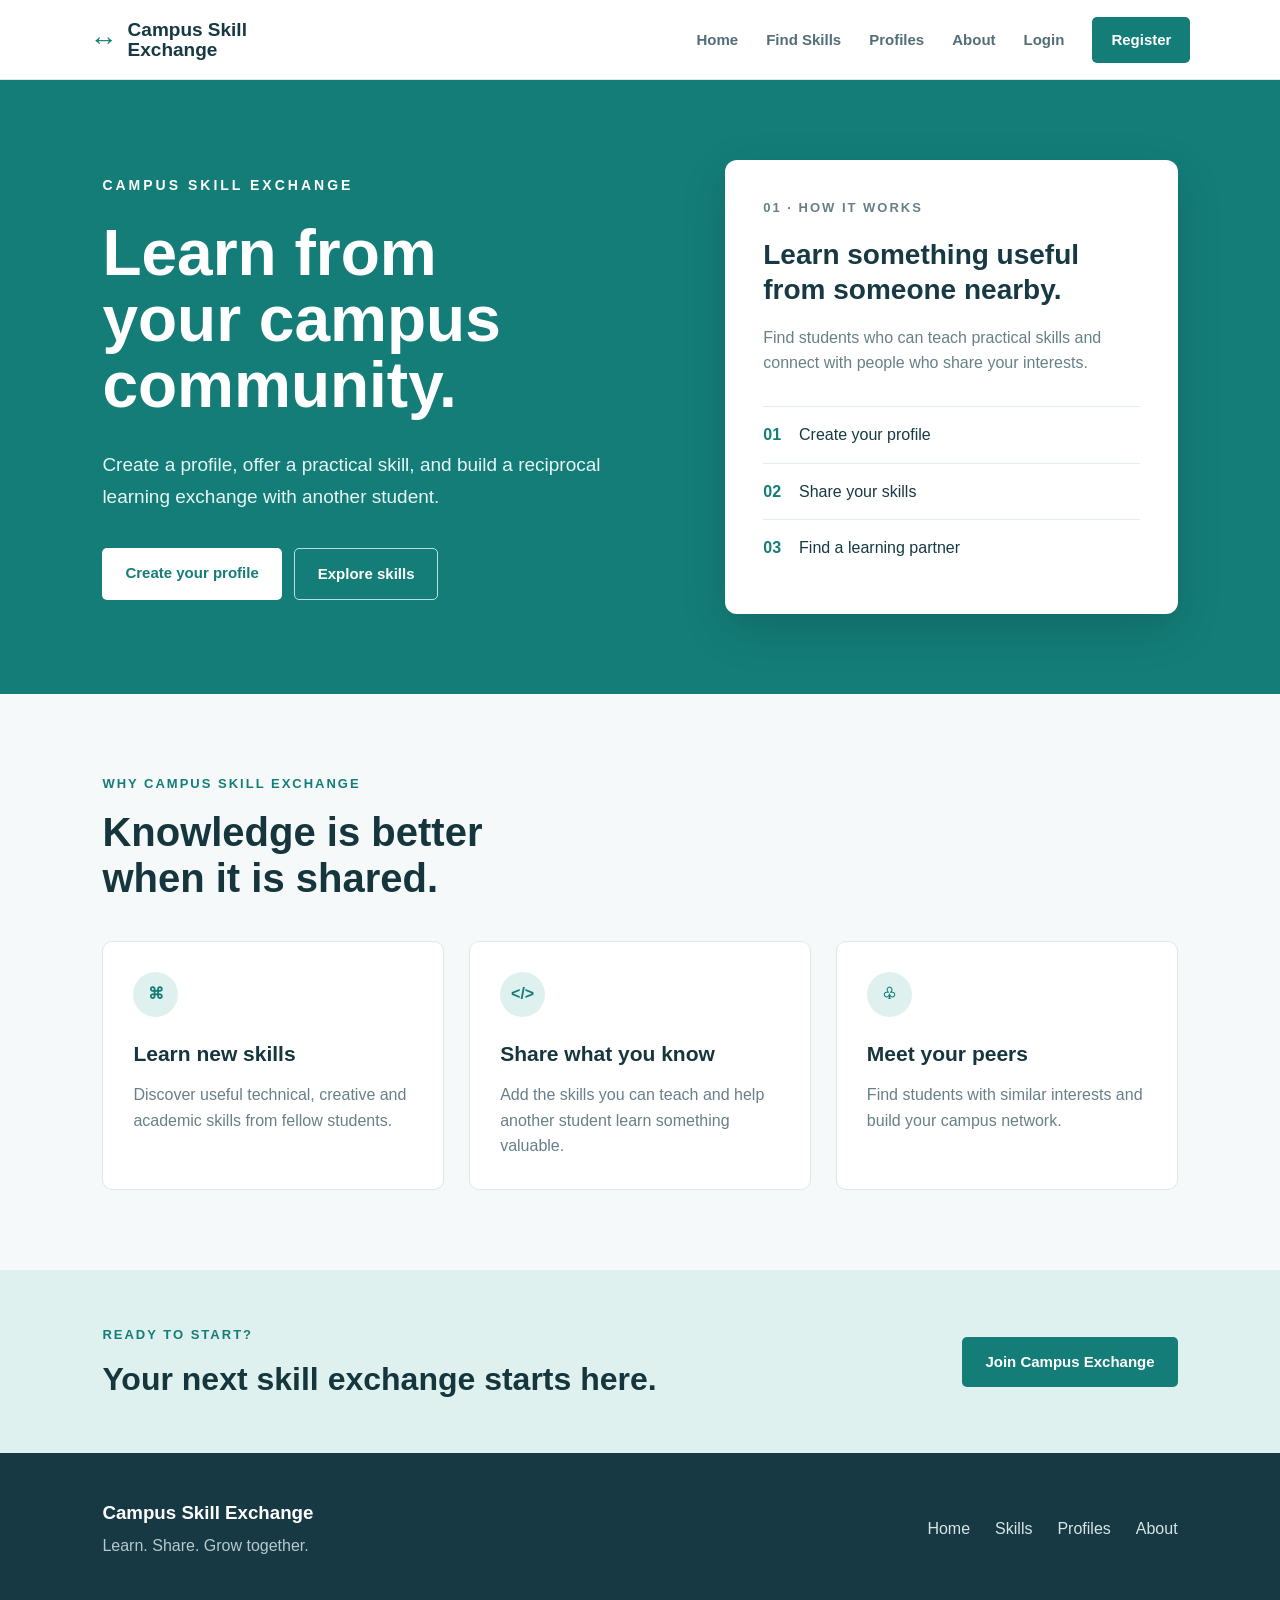
==== index.html @ 0cae3829 "Add project entry point" ====
<!DOCTYPE html><html lang="en"><head><meta charset="UTF-8"><meta name="viewport" content="width=device-width,initial-scale=1.0"><title>Campus Skill Exchange</title><link rel="stylesheet" href="css/style.css"></head><body>
<header class="header"><div class="logo"><span class="logo-icon">↔</span><span>Campus Skill<br>Exchange</span></div><nav><a href="index.html">Home</a><a href="pages/skills.html">Find Skills</a><a href="pages/profiles.html">Profiles</a><a href="pages/about.html">About</a><a href="pages/login.html">Login</a><a href="pages/register.html" class="nav-button">Register</a></nav></header>
<section class="hero"><div class="hero-content"><p class="small-heading">CAMPUS SKILL EXCHANGE</p><h1>Learn from<br>your campus<br>community.</h1><p class="hero-text">Create a profile, offer a practical skill, and build a reciprocal learning exchange with another student.</p><div class="hero-buttons"><a href="pages/register.html" class="button">Create your profile</a><a href="pages/skills.html" class="button button-outline">Explore skills</a></div></div><div class="hero-card"><p class="card-number">01 · HOW IT WORKS</p><h2>Learn something useful from someone nearby.</h2><p>Find students who can teach practical skills and connect with people who share your interests.</p><div class="steps"><div class="step"><span>01</span><p>Create your profile</p></div><div class="step"><span>02</span><p>Share your skills</p></div><div class="step"><span>03</span><p>Find a learning partner</p></div></div></div></section>
<section class="section"><p class="section-label">WHY CAMPUS SKILL EXCHANGE</p><h2>Knowledge is better<br>when it is shared.</h2><div class="feature-container"><div class="feature-card"><div class="feature-icon">⌘</div><h3>Learn new skills</h3><p>Discover useful technical, creative and academic skills from fellow students.</p></div><div class="feature-card"><div class="feature-icon">&lt;/&gt;</div><h3>Share what you know</h3><p>Add the skills you can teach and help another student learn something valuable.</p></div><div class="feature-card"><div class="feature-icon">♧</div><h3>Meet your peers</h3><p>Find students with similar interests and build your campus network.</p></div></div></section>
<section class="cta-section"><div><p class="section-label">READY TO START?</p><h2>Your next skill exchange starts here.</h2></div><a href="pages/register.html" class="button">Join Campus Exchange</a></section>
<footer class="footer"><div><h3>Campus Skill Exchange</h3><p>Learn. Share. Grow together.</p></div><div class="footer-links"><a href="index.html">Home</a><a href="pages/skills.html">Skills</a><a href="pages/profiles.html">Profiles</a><a href="pages/about.html">About</a></div></footer></body></html>
---- css/style.css ----
*{margin:0;padding:0;box-sizing:border-box}body{font-family:Arial,Helvetica,sans-serif;background:#f5f9f9;color:#16363d;line-height:1.6}.header{background:#fff;border-bottom:1px solid #dce8e8;min-height:80px;padding:15px 7%;display:flex;justify-content:space-between;align-items:center}.logo{display:flex;align-items:center;gap:10px;color:#173943;font-size:19px;font-weight:bold;line-height:1.05}.logo-icon{color:#147d78;font-size:28px}nav{display:flex;align-items:center;gap:28px}nav a{color:#526f75;text-decoration:none;font-size:15px;font-weight:600}nav a:hover{color:#147d78}.nav-button{background:#147d78;color:#fff!important;padding:11px 19px;border-radius:5px}.hero{min-height:610px;background:#147d78;color:#fff;padding:80px 8%;display:grid;grid-template-columns:1.1fr .9fr;gap:70px;align-items:center}.hero-content{max-width:700px}.small-heading{font-size:14px;font-weight:bold;letter-spacing:3px;margin-bottom:25px}.hero h1{font-size:64px;line-height:1.03;margin-bottom:30px}.hero-text{max-width:650px;font-size:19px;line-height:1.7;color:#e5f7f6}.hero-buttons{margin-top:35px;display:flex;gap:12px}.button{display:inline-block;background:#147d78;color:#fff;border:0;text-decoration:none;padding:13px 23px;border-radius:5px;font-size:15px;font-weight:bold;cursor:pointer}.button:hover{background:#0d6965}.hero .button{background:#fff;color:#147d78}.hero .button:hover{background:#eaf6f5}.button-outline{background:transparent!important;color:#fff!important;border:1px solid #b8e0de}.hero-card{background:#fff;color:#173943;padding:38px;border-radius:12px;box-shadow:0 15px 45px rgba(0,0,0,.15)}.card-number{color:#147d78;font-size:13px;font-weight:bold;letter-spacing:2px;margin-bottom:18px}.hero-card h2{font-size:28px;line-height:1.25;margin-bottom:18px}.hero-card>p{color:#678087}.steps{margin-top:30px}.step{display:flex;gap:18px;padding:15px 0;border-top:1px solid #e2eded}.step span{color:#147d78;font-weight:bold}.section{padding:80px 8%}.section-label{color:#147d78;font-size:13px;font-weight:bold;letter-spacing:2px;margin-bottom:14px}.section h2{font-size:40px;line-height:1.15;margin-bottom:40px}.feature-container{display:grid;grid-template-columns:repeat(3,1fr);gap:25px}.feature-card{background:#fff;border:1px solid #dce8e8;border-radius:10px;padding:30px}.feature-icon{width:45px;height:45px;border-radius:50%;background:#dff1ef;color:#147d78;display:flex;justify-content:center;align-items:center;margin-bottom:20px;font-weight:bold}.feature-card h3{font-size:21px;margin-bottom:12px}.feature-card p{color:#688087}.page-header{background:#147d78;color:#fff;padding:80px 8%}.page-header .section-label{color:#cceae8}.page-header h1{font-size:56px;line-height:1.05;margin-bottom:25px}.page-header>p:last-child{max-width:650px;font-size:18px;color:#e0f3f2}.about-section{padding:80px 8%;display:grid;grid-template-columns:1fr 1fr;gap:70px;align-items:center}.about-content h2{font-size:38px;line-height:1.15;margin-bottom:25px}.about-content p{color:#627a80;margin-bottom:18px}.about-box{background:#fff;border:1px solid #dce8e8;padding:35px;border-radius:10px}.about-box h3{color:#147d78;margin-bottom:20px}.about-box li{list-style:none;border-bottom:1px solid #e1ebeb;padding:13px 0}.about-box li:before{content:"✓";color:#147d78;font-weight:bold;margin-right:10px}.process-container{display:grid;grid-template-columns:repeat(4,1fr);gap:20px}.process-card{background:#fff;border:1px solid #dce8e8;border-radius:10px;padding:25px}.process-card span{color:#147d78;font-weight:bold}.process-card h3{margin:15px 0 10px}.process-card p{color:#678087}.skill-container{display:grid;grid-template-columns:repeat(3,1fr);gap:25px}.skill-card{background:#fff;border:1px solid #dce8e8;border-radius:10px;padding:30px;min-height:240px}.skill-number{color:#147d78;font-weight:bold;font-size:13px}.skill-card h3{font-size:23px;margin:18px 0 12px}.skill-card p{color:#678087;margin-bottom:25px}.skill-card a{color:#147d78;font-weight:bold;text-decoration:none}.cta-section{background:#dff1ef;padding:55px 8%;display:flex;justify-content:space-between;align-items:center;gap:30px}.cta-section h2{font-size:32px;line-height:1.2}.footer{background:#173943;color:#fff;padding:45px 8%;display:flex;justify-content:space-between;align-items:center}.footer h3{margin-bottom:5px}.footer p{color:#b5c9cc}.footer-links{display:flex;gap:25px}.footer-links a{color:#d8e5e7;text-decoration:none}@media(max-width:900px){.header{flex-direction:column;gap:20px}nav{flex-wrap:wrap;justify-content:center}.hero{grid-template-columns:1fr}.hero h1{font-size:48px}.feature-container,.skill-container{grid-template-columns:1fr 1fr}.process-container{grid-template-columns:1fr 1fr}.about-section{grid-template-columns:1fr}}@media(max-width:600px){.section,.hero{padding:55px 6%}.hero h1{font-size:40px}.page-header h1{font-size:42px}.feature-container,.skill-container,.process-container{grid-template-columns:1fr}.cta-section{flex-direction:column;align-items:flex-start}.footer{flex-direction:column;align-items:flex-start;gap:25px}}
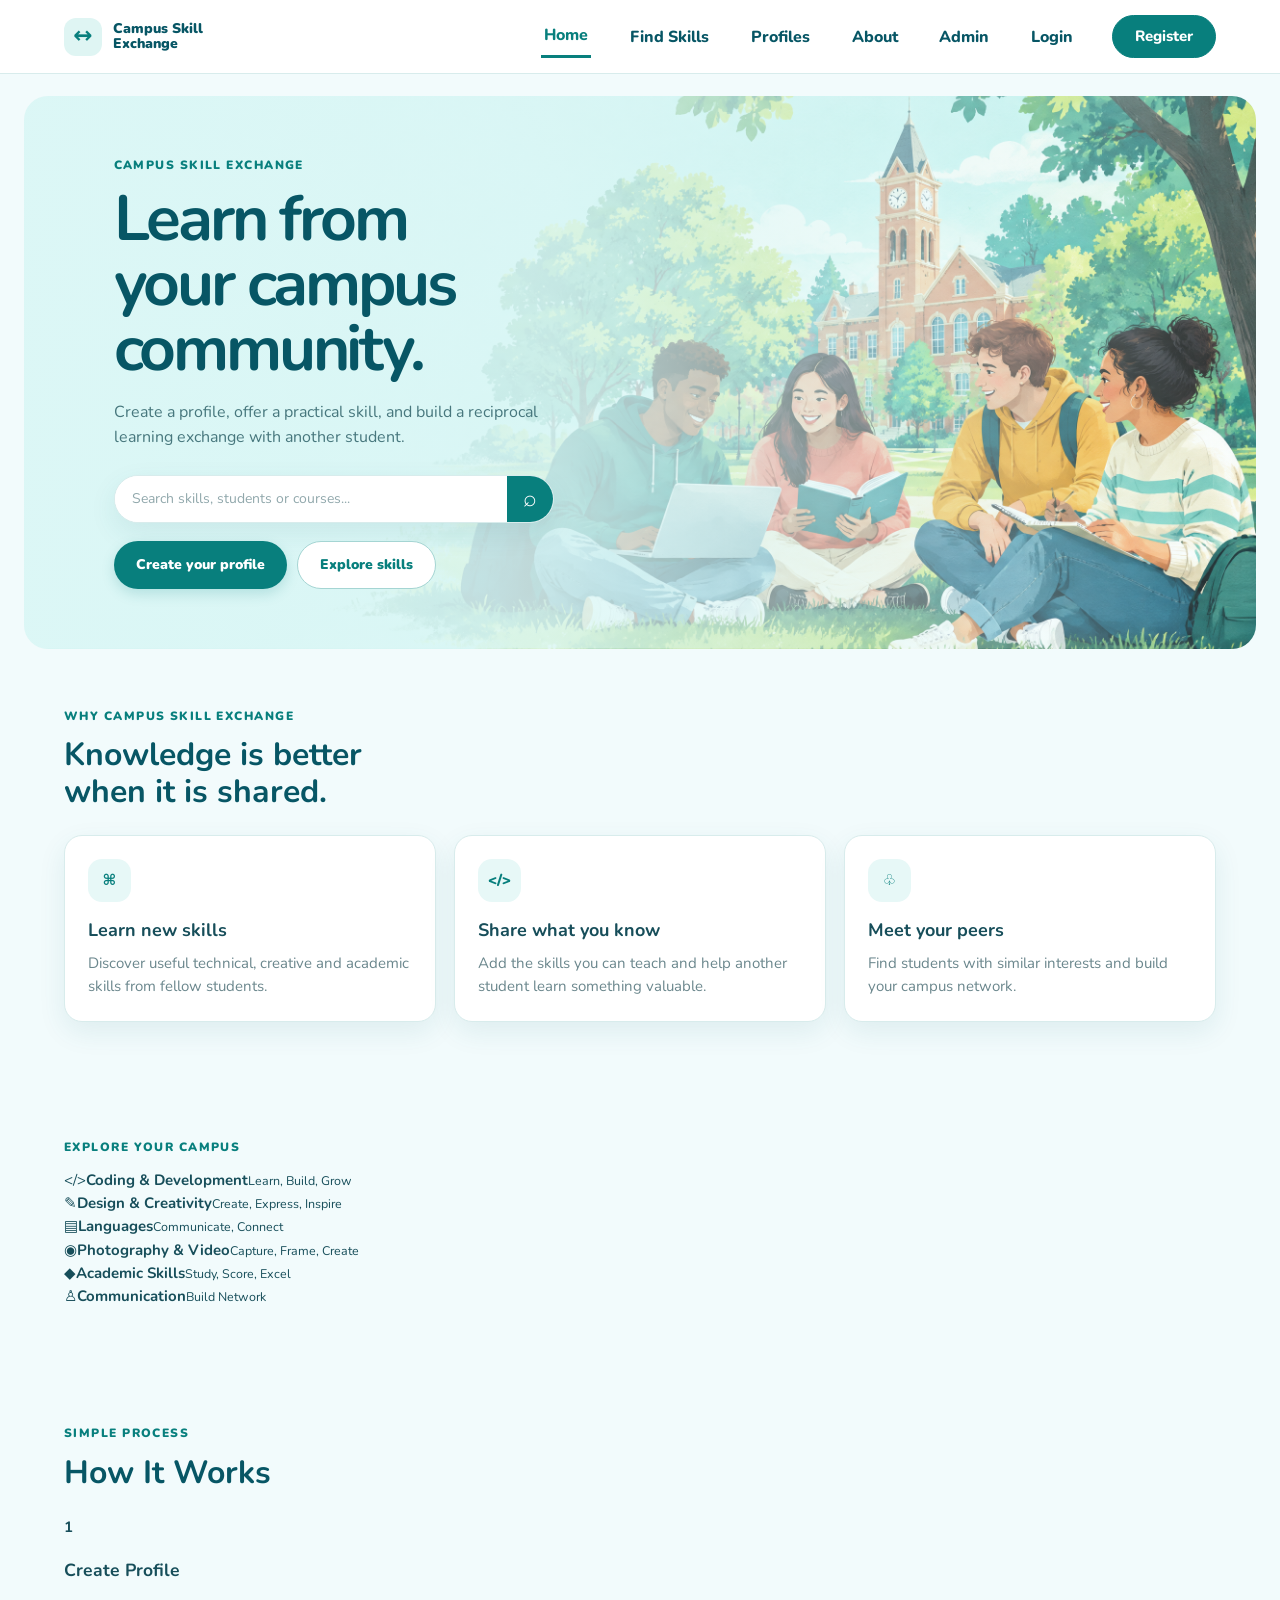
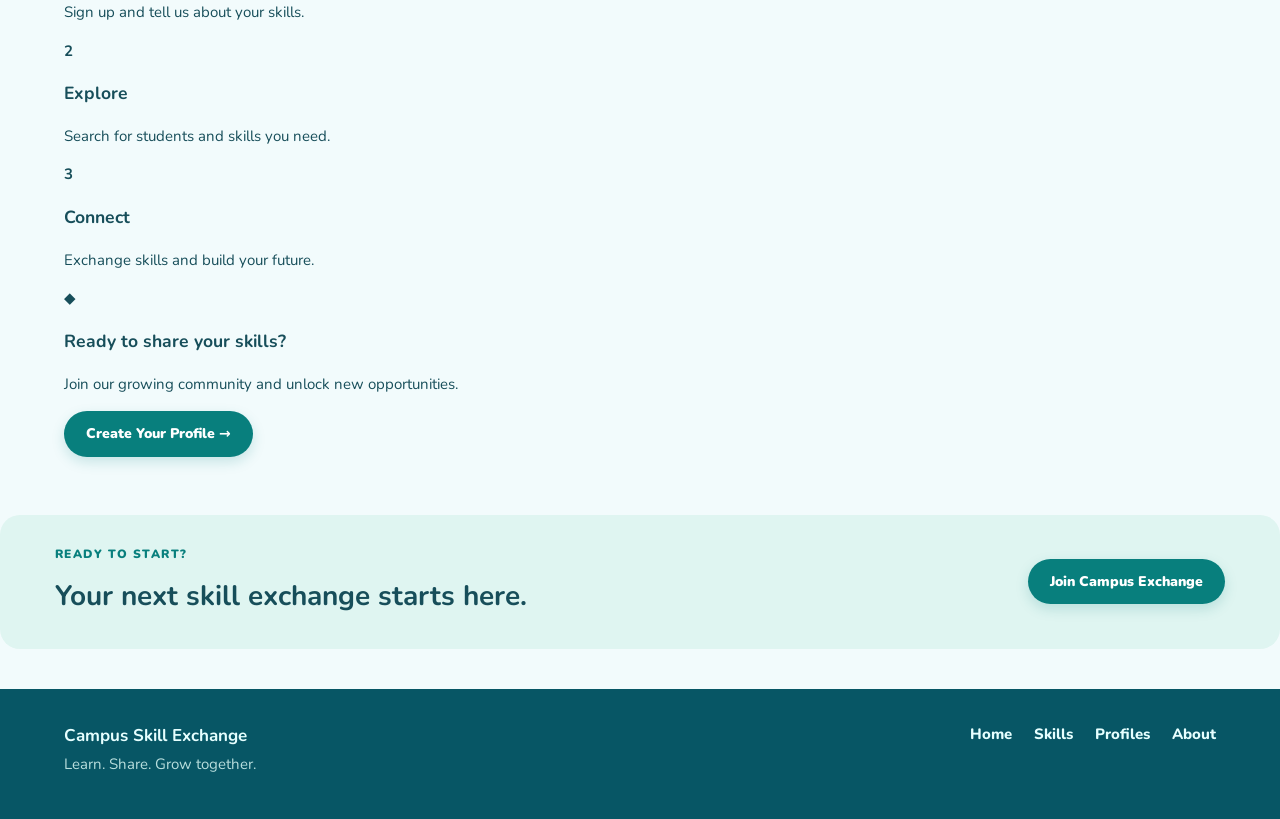
==== commit 485dadc5: "Redesign Campus Skill Exchange and add admin section" ====
--- a/index.html
+++ b/index.html
@@ -1,6 +1,134 @@
-<!DOCTYPE html><html lang="en"><head><meta charset="UTF-8"><meta name="viewport" content="width=device-width,initial-scale=1.0"><title>Campus Skill Exchange</title><link rel="stylesheet" href="css/style.css"></head><body>
-<header class="header"><div class="logo"><span class="logo-icon">↔</span><span>Campus Skill<br>Exchange</span></div><nav><a href="index.html">Home</a><a href="pages/skills.html">Find Skills</a><a href="pages/profiles.html">Profiles</a><a href="pages/about.html">About</a><a href="pages/login.html">Login</a><a href="pages/register.html" class="nav-button">Register</a></nav></header>
-<section class="hero"><div class="hero-content"><p class="small-heading">CAMPUS SKILL EXCHANGE</p><h1>Learn from<br>your campus<br>community.</h1><p class="hero-text">Create a profile, offer a practical skill, and build a reciprocal learning exchange with another student.</p><div class="hero-buttons"><a href="pages/register.html" class="button">Create your profile</a><a href="pages/skills.html" class="button button-outline">Explore skills</a></div></div><div class="hero-card"><p class="card-number">01 · HOW IT WORKS</p><h2>Learn something useful from someone nearby.</h2><p>Find students who can teach practical skills and connect with people who share your interests.</p><div class="steps"><div class="step"><span>01</span><p>Create your profile</p></div><div class="step"><span>02</span><p>Share your skills</p></div><div class="step"><span>03</span><p>Find a learning partner</p></div></div></div></section>
-<section class="section"><p class="section-label">WHY CAMPUS SKILL EXCHANGE</p><h2>Knowledge is better<br>when it is shared.</h2><div class="feature-container"><div class="feature-card"><div class="feature-icon">⌘</div><h3>Learn new skills</h3><p>Discover useful technical, creative and academic skills from fellow students.</p></div><div class="feature-card"><div class="feature-icon">&lt;/&gt;</div><h3>Share what you know</h3><p>Add the skills you can teach and help another student learn something valuable.</p></div><div class="feature-card"><div class="feature-icon">♧</div><h3>Meet your peers</h3><p>Find students with similar interests and build your campus network.</p></div></div></section>
-<section class="cta-section"><div><p class="section-label">READY TO START?</p><h2>Your next skill exchange starts here.</h2></div><a href="pages/register.html" class="button">Join Campus Exchange</a></section>
-<footer class="footer"><div><h3>Campus Skill Exchange</h3><p>Learn. Share. Grow together.</p></div><div class="footer-links"><a href="index.html">Home</a><a href="pages/skills.html">Skills</a><a href="pages/profiles.html">Profiles</a><a href="pages/about.html">About</a></div></footer></body></html>
+<!doctype html>
+<html lang="en">
+  <head>
+    <meta charset="UTF-8" />
+    <meta name="viewport" content="width=device-width,initial-scale=1.0" />
+    <title>Campus Skill Exchange</title>
+    <link rel="stylesheet" href="css/style.css" />
+  </head>
+  <body>
+    <header class="header">
+      <div class="logo">
+        <span class="logo-icon">↔</span><span>Campus Skill<br />Exchange</span>
+      </div>
+      <nav>
+        <a href="index.html">Home</a><a href="pages/skills.html">Find Skills</a
+        ><a href="pages/profiles.html">Profiles</a
+          ><a href="pages/about.html">About</a><a href="pages/admin-login.html">Admin</a><a href="pages/login.html">Login</a
+        ><a href="pages/register.html" class="nav-button">Register</a>
+      </nav>
+    </header>
+    <section class="hero reference-hero">
+      <div class="hero-content">
+        <p class="small-heading">CAMPUS SKILL EXCHANGE</p>
+        <h1>Learn from<br />your campus<br />community.</h1>
+        <p class="hero-text">
+          Create a profile, offer a practical skill, and build a reciprocal
+          learning exchange with another student.
+        </p>
+        <form class="hero-search" id="heroSearchForm">
+          <input id="heroSearchInput" type="search" placeholder="Search skills, students or courses..." aria-label="Search skills, students or courses" />
+          <button type="submit" aria-label="Search">⌕</button>
+        </form>
+        <div class="hero-buttons">
+          <a href="pages/register.html" class="button">Create your profile</a
+          ><a href="pages/skills.html" class="button button-outline"
+            >Explore skills</a
+          >
+        </div>
+      </div>
+      <div class="hero-card">
+        <p class="card-number">01 · HOW IT WORKS</p>
+        <h2>Learn something useful from someone nearby.</h2>
+        <p>
+          Find students who can teach practical skills and connect with people
+          who share your interests.
+        </p>
+        <div class="steps">
+          <div class="step">
+            <span>01</span>
+            <p>Create your profile</p>
+          </div>
+          <div class="step">
+            <span>02</span>
+            <p>Share your skills</p>
+          </div>
+          <div class="step">
+            <span>03</span>
+            <p>Find a learning partner</p>
+          </div>
+        </div>
+      </div>
+    </section>
+    <section class="section">
+      <p class="section-label">WHY CAMPUS SKILL EXCHANGE</p>
+      <h2>Knowledge is better<br />when it is shared.</h2>
+      <div class="feature-container">
+        <div class="feature-card">
+          <div class="feature-icon">⌘</div>
+          <h3>Learn new skills</h3>
+          <p>
+            Discover useful technical, creative and academic skills from fellow
+            students.
+          </p>
+        </div>
+        <div class="feature-card">
+          <div class="feature-icon">&lt;/&gt;</div>
+          <h3>Share what you know</h3>
+          <p>
+            Add the skills you can teach and help another student learn
+            something valuable.
+          </p>
+        </div>
+        <div class="feature-card">
+          <div class="feature-icon">♧</div>
+          <h3>Meet your peers</h3>
+          <p>
+            Find students with similar interests and build your campus network.
+          </p>
+        </div>
+      </div>
+    </section>
+    <section class="section home-skill-strip" aria-label="Skill categories">
+      <p class="section-label">EXPLORE YOUR CAMPUS</p>
+      <div class="home-skill-grid">
+        <article><span class="home-skill-icon">&lt;/&gt;</span><strong>Coding &amp; Development</strong><small>Learn, Build, Grow</small></article>
+        <article><span class="home-skill-icon">✎</span><strong>Design &amp; Creativity</strong><small>Create, Express, Inspire</small></article>
+        <article><span class="home-skill-icon">▤</span><strong>Languages</strong><small>Communicate, Connect</small></article>
+        <article><span class="home-skill-icon">◉</span><strong>Photography &amp; Video</strong><small>Capture, Frame, Create</small></article>
+        <article><span class="home-skill-icon">◆</span><strong>Academic Skills</strong><small>Study, Score, Excel</small></article>
+        <article><span class="home-skill-icon">♙</span><strong>Communication</strong><small>Build Network</small></article>
+      </div>
+    </section>
+    <section class="section how-section">
+      <p class="section-label">SIMPLE PROCESS</p>
+      <h2>How It Works</h2>
+      <div class="how-grid">
+        <article><b>1</b><h3>Create Profile</h3><p>Sign up and tell us about your skills.</p></article>
+        <article><b>2</b><h3>Explore</h3><p>Search for students and skills you need.</p></article>
+        <article><b>3</b><h3>Connect</h3><p>Exchange skills and build your future.</p></article>
+        <aside><span class="home-skill-icon">◆</span><h3>Ready to share your skills?</h3><p>Join our growing community and unlock new opportunities.</p><a class="button" href="pages/register.html">Create Your Profile →</a></aside>
+      </div>
+    </section>
+    <section class="cta-section">
+      <div>
+        <p class="section-label">READY TO START?</p>
+        <h2>Your next skill exchange starts here.</h2>
+      </div>
+      <a href="pages/register.html" class="button">Join Campus Exchange</a>
+    </section>
+    <footer class="footer">
+      <div>
+        <h3>Campus Skill Exchange</h3>
+        <p>Learn. Share. Grow together.</p>
+      </div>
+      <div class="footer-links">
+        <a href="index.html">Home</a><a href="pages/skills.html">Skills</a
+        ><a href="pages/profiles.html">Profiles</a
+        ><a href="pages/about.html">About</a>
+      </div>
+    </footer>
+    <script src="JS/home.js"></script>
+    <script src="JS/navigation.js"></script>
+  </body>
+</html>
--- a/css/style.css
+++ b/css/style.css
@@ -1 +1,11 @@
-*{margin:0;padding:0;box-sizing:border-box}body{font-family:Arial,Helvetica,sans-serif;background:#f5f9f9;color:#16363d;line-height:1.6}.header{background:#fff;border-bottom:1px solid #dce8e8;min-height:80px;padding:15px 7%;display:flex;justify-content:space-between;align-items:center}.logo{display:flex;align-items:center;gap:10px;color:#173943;font-size:19px;font-weight:bold;line-height:1.05}.logo-icon{color:#147d78;font-size:28px}nav{display:flex;align-items:center;gap:28px}nav a{color:#526f75;text-decoration:none;font-size:15px;font-weight:600}nav a:hover{color:#147d78}.nav-button{background:#147d78;color:#fff!important;padding:11px 19px;border-radius:5px}.hero{min-height:610px;background:#147d78;color:#fff;padding:80px 8%;display:grid;grid-template-columns:1.1fr .9fr;gap:70px;align-items:center}.hero-content{max-width:700px}.small-heading{font-size:14px;font-weight:bold;letter-spacing:3px;margin-bottom:25px}.hero h1{font-size:64px;line-height:1.03;margin-bottom:30px}.hero-text{max-width:650px;font-size:19px;line-height:1.7;color:#e5f7f6}.hero-buttons{margin-top:35px;display:flex;gap:12px}.button{display:inline-block;background:#147d78;color:#fff;border:0;text-decoration:none;padding:13px 23px;border-radius:5px;font-size:15px;font-weight:bold;cursor:pointer}.button:hover{background:#0d6965}.hero .button{background:#fff;color:#147d78}.hero .button:hover{background:#eaf6f5}.button-outline{background:transparent!important;color:#fff!important;border:1px solid #b8e0de}.hero-card{background:#fff;color:#173943;padding:38px;border-radius:12px;box-shadow:0 15px 45px rgba(0,0,0,.15)}.card-number{color:#147d78;font-size:13px;font-weight:bold;letter-spacing:2px;margin-bottom:18px}.hero-card h2{font-size:28px;line-height:1.25;margin-bottom:18px}.hero-card>p{color:#678087}.steps{margin-top:30px}.step{display:flex;gap:18px;padding:15px 0;border-top:1px solid #e2eded}.step span{color:#147d78;font-weight:bold}.section{padding:80px 8%}.section-label{color:#147d78;font-size:13px;font-weight:bold;letter-spacing:2px;margin-bottom:14px}.section h2{font-size:40px;line-height:1.15;margin-bottom:40px}.feature-container{display:grid;grid-template-columns:repeat(3,1fr);gap:25px}.feature-card{background:#fff;border:1px solid #dce8e8;border-radius:10px;padding:30px}.feature-icon{width:45px;height:45px;border-radius:50%;background:#dff1ef;color:#147d78;display:flex;justify-content:center;align-items:center;margin-bottom:20px;font-weight:bold}.feature-card h3{font-size:21px;margin-bottom:12px}.feature-card p{color:#688087}.page-header{background:#147d78;color:#fff;padding:80px 8%}.page-header .section-label{color:#cceae8}.page-header h1{font-size:56px;line-height:1.05;margin-bottom:25px}.page-header>p:last-child{max-width:650px;font-size:18px;color:#e0f3f2}.about-section{padding:80px 8%;display:grid;grid-template-columns:1fr 1fr;gap:70px;align-items:center}.about-content h2{font-size:38px;line-height:1.15;margin-bottom:25px}.about-content p{color:#627a80;margin-bottom:18px}.about-box{background:#fff;border:1px solid #dce8e8;padding:35px;border-radius:10px}.about-box h3{color:#147d78;margin-bottom:20px}.about-box li{list-style:none;border-bottom:1px solid #e1ebeb;padding:13px 0}.about-box li:before{content:"✓";color:#147d78;font-weight:bold;margin-right:10px}.process-container{display:grid;grid-template-columns:repeat(4,1fr);gap:20px}.process-card{background:#fff;border:1px solid #dce8e8;border-radius:10px;padding:25px}.process-card span{color:#147d78;font-weight:bold}.process-card h3{margin:15px 0 10px}.process-card p{color:#678087}.skill-container{display:grid;grid-template-columns:repeat(3,1fr);gap:25px}.skill-card{background:#fff;border:1px solid #dce8e8;border-radius:10px;padding:30px;min-height:240px}.skill-number{color:#147d78;font-weight:bold;font-size:13px}.skill-card h3{font-size:23px;margin:18px 0 12px}.skill-card p{color:#678087;margin-bottom:25px}.skill-card a{color:#147d78;font-weight:bold;text-decoration:none}.cta-section{background:#dff1ef;padding:55px 8%;display:flex;justify-content:space-between;align-items:center;gap:30px}.cta-section h2{font-size:32px;line-height:1.2}.footer{background:#173943;color:#fff;padding:45px 8%;display:flex;justify-content:space-between;align-items:center}.footer h3{margin-bottom:5px}.footer p{color:#b5c9cc}.footer-links{display:flex;gap:25px}.footer-links a{color:#d8e5e7;text-decoration:none}@media(max-width:900px){.header{flex-direction:column;gap:20px}nav{flex-wrap:wrap;justify-content:center}.hero{grid-template-columns:1fr}.hero h1{font-size:48px}.feature-container,.skill-container{grid-template-columns:1fr 1fr}.process-container{grid-template-columns:1fr 1fr}.about-section{grid-template-columns:1fr}}@media(max-width:600px){.section,.hero{padding:55px 6%}.hero h1{font-size:40px}.page-header h1{font-size:42px}.feature-container,.skill-container,.process-container{grid-template-columns:1fr}.cta-section{flex-direction:column;align-items:flex-start}.footer{flex-direction:column;align-items:flex-start;gap:25px}}
+@import url('https://fonts.googleapis.com/css2?family=Nunito:wght@400;600;700;800;900&display=swap');
+:root{--teal:#087f7d;--teal-dark:#075665;--aqua:#e7f8f7;--sky:#dff3fb;--ink:#174e5a;--muted:#6b878d;--line:#d8ecec;--card:#fff;--cream:#fff7dd;--lav:#f0ecff;--shadow:0 10px 28px rgba(20,102,110,.09)}
+*{box-sizing:border-box}html{scroll-behavior:smooth}body{margin:0;background:#f2fbfc;color:var(--ink);font-family:Nunito,system-ui,sans-serif;font-size:15px;line-height:1.55}a{color:inherit}button,input,select{font:inherit}button{cursor:pointer}.header{height:74px;width:100%;display:flex;align-items:center;justify-content:space-between;padding:0 clamp(20px,5vw,78px);background:#fff;border-bottom:1px solid var(--line);position:relative;z-index:5}.logo{display:flex;align-items:center;gap:11px;text-decoration:none;color:var(--teal-dark);font-weight:900;font-size:14px;line-height:1.05}.logo-icon{display:grid;place-items:center;width:38px;height:38px;border-radius:12px;background:#dff5f3;color:var(--teal);font-size:23px}.header nav{display:flex;align-items:center;gap:clamp(14px,2.4vw,32px)}.header nav a,.header nav button{font-size:14px;font-weight:800;color:var(--teal-dark);text-decoration:none;border:0;background:transparent;padding:9px 2px;white-space:nowrap}.header nav a:hover,.header nav button:hover{color:var(--teal)}.header nav a.active-link{color:var(--teal);border-bottom:3px solid var(--teal)}.nav-button{border:1px solid #a8d9d7!important;border-radius:999px!important;padding:10px 20px!important}.header nav a.nav-button,.header nav a:last-child{background:var(--teal);color:#fff!important;border-color:var(--teal)!important}.header [hidden]{display:none!important}.hero{width:calc(100% - 48px);max-width:1400px;min-height:440px;margin:22px auto 0;padding:60px clamp(25px,7vw,96px);border-radius:24px;background:#dcf5f3;position:relative;overflow:hidden;display:flex;align-items:center}.reference-hero{background-image:linear-gradient(90deg,rgba(220,247,246,.98) 0%,rgba(220,247,246,.86) 43%,rgba(220,247,246,.10) 100%),url('../assets/illustrations/home-campus.png');background-position:center;background-size:cover}.hero-content{position:relative;z-index:1;max-width:600px}.small-heading,.section-label{margin:0 0 12px;color:var(--teal);font-size:12px;font-weight:900;letter-spacing:.12em;text-transform:uppercase}.hero h1{margin:0 0 18px;color:var(--teal-dark);font-size:clamp(42px,5vw,70px);line-height:1.02;letter-spacing:-.05em}.hero-text{max-width:470px;margin:0 0 25px;color:#47777d;font-size:16px}.hero-search{display:flex;width:min(440px,100%);height:48px;overflow:hidden;background:#fff;border:1px solid var(--line);border-radius:999px;box-shadow:var(--shadow)}.hero-search input{flex:1;min-width:0;border:0;outline:0;padding:0 17px;font-size:14px;color:var(--ink)}.hero-search input::placeholder{color:#91a8ac}.hero-search button{width:46px;border:0;background:var(--teal);color:#fff;font-size:23px}.hero-search button:hover{background:var(--teal-dark)}.hero-card{display:none}.hero-buttons{display:flex;gap:10px;margin-top:18px}.button{display:inline-flex;align-items:center;justify-content:center;border:0;border-radius:999px;background:var(--teal);color:#fff;text-decoration:none;padding:12px 22px;font-size:14px;font-weight:900;box-shadow:0 5px 13px rgba(8,127,125,.18);transition:.18s}.button:hover{background:var(--teal-dark);transform:translateY(-1px)}.button-outline{background:#fff;color:var(--teal)!important;border:1px solid #a5d5d3;box-shadow:none}.section{max-width:1400px;margin:auto;padding:58px clamp(20px,5vw,70px)}.section h2{margin:0 0 24px;font-size:32px;line-height:1.15;color:var(--teal-dark)}.feature-container,.skill-container,.process-container{display:grid;grid-template-columns:repeat(3,1fr);gap:18px}.feature-card,.skill-card,.process-card,.about-content,.about-box,.profile-card,.dashboard-card{background:#fff;border:1px solid var(--line);border-radius:18px;box-shadow:var(--shadow)}.feature-card,.skill-card,.process-card{padding:23px}.feature-card:hover,.skill-card:hover,.profile-card:hover,.process-card:hover{transform:translateY(-3px);transition:.18s;box-shadow:0 16px 30px rgba(20,102,110,.12)}.feature-icon{display:grid;place-items:center;width:43px;height:43px;margin-bottom:15px;border-radius:14px;background:var(--aqua);color:var(--teal);font-weight:900}.feature-card h3,.skill-card h3,.process-card h3{margin:0 0 7px;font-size:18px}.feature-card p,.skill-card p,.process-card p{margin:0;color:var(--muted)}.page-header{width:calc(100% - 48px);max-width:1400px;min-height:220px;margin:22px auto 0;padding:45px clamp(25px,7vw,96px);border-radius:23px;background:var(--sky);position:relative;overflow:hidden}.page-header h1{position:relative;z-index:1;margin:0 0 11px;color:var(--teal-dark);font-size:clamp(34px,4vw,54px);line-height:1.04}.page-header>p:last-child{position:relative;z-index:1;max-width:500px;margin:0;color:#55777d;font-size:16px}.reference-about-banner{background-image:linear-gradient(90deg,rgba(219,243,252,.98),rgba(219,243,252,.62)),url('../assets/illustrations/about-banner-art.png');background-position:center;background-size:cover}.reference-skills-banner{background-image:linear-gradient(90deg,rgba(255,247,218,.98),rgba(255,247,218,.62)),url('../assets/illustrations/skills-banner-art.png');background-position:center;background-size:cover}.reference-profiles-banner{background-image:linear-gradient(90deg,rgba(240,236,255,.98),rgba(240,236,255,.62)),url('../assets/illustrations/profiles-students.png');background-position:center;background-size:cover}.about-section{max-width:1400px;margin:auto;padding:55px clamp(20px,5vw,70px);display:grid;grid-template-columns:1.15fr .85fr;gap:20px}.about-content,.about-box{padding:30px}.about-content h2{margin:0 0 13px;font-size:30px}.about-content p{color:var(--muted)}.about-box h3{margin-top:0;color:var(--teal)}.about-box ul{padding:0;margin:0}.about-box li{list-style:none;padding:12px 0;border-bottom:1px solid var(--line)}.about-box li:before{content:'✓';margin-right:10px;color:var(--teal);font-weight:900}.process-container{grid-template-columns:repeat(4,1fr)}.process-card span,.skill-number{color:var(--teal);font-weight:900}.process-card h3{margin-top:14px}.skill-toolbar{display:flex;gap:12px;max-width:750px;margin-bottom:22px;padding:10px;background:#fff;border:1px solid var(--line);border-radius:16px;box-shadow:var(--shadow)}.skill-toolbar input,.skill-toolbar select{border:1px solid var(--line);border-radius:999px;background:#fbfefe;color:var(--ink);outline:0;padding:11px 14px;font-size:14px}.skill-toolbar input{flex:1}.skill-toolbar input:focus,.skill-toolbar select:focus,.search-box input:focus{border-color:var(--teal);box-shadow:0 0 0 3px #d9f5f3}.skill-card{min-height:190px}.skill-card h3{margin-top:14px}.skill-card a{display:inline-block;margin-top:15px;color:var(--teal);font-weight:900;text-decoration:none}.skill-card[hidden],.no-profile[hidden]{display:none}.search-box{display:flex;gap:10px;max-width:760px;margin:0 0 28px}.search-box input{flex:1;border:1px solid var(--line);border-radius:999px;padding:13px 17px;outline:0;background:#fff;font-size:14px}.profile-container{display:grid;grid-template-columns:repeat(4,1fr);gap:18px}.profile-card{padding:19px}.profile-top{display:flex;align-items:center;gap:12px;padding-bottom:13px;border-bottom:1px solid var(--line)}.profile-avatar,.dashboard-avatar{display:grid;place-items:center;width:48px;height:48px;border-radius:50%;background:#dff5f1;color:var(--teal-dark);font-weight:900}.profile-top h3{margin:0;font-size:17px}.profile-course{margin:2px 0 0;color:var(--muted);font-size:12px}.profile-card>p{margin:10px 0;color:var(--muted);font-size:13px}.profile-skills{font-size:13px}.skill-tag{display:inline-block;margin:5px 4px 0 0;padding:5px 9px;border-radius:999px;background:#e5f7f4;color:var(--teal);font-size:11px;font-weight:800}.profile-action{margin-top:15px}.request-button{width:100%;border:0;border-radius:999px;padding:10px;background:var(--teal);color:#fff;font-weight:900}.request-button:disabled{background:#dcebea;color:#7d999b}.no-profile{grid-column:1/-1;padding:40px;text-align:center;background:#fff;border:1px dashed #b7dedd;border-radius:18px}.cta-section{max-width:1400px;margin:0 auto 40px;padding:30px clamp(22px,5vw,55px);display:flex;align-items:center;justify-content:space-between;gap:20px;background:#dff5f1;border-radius:20px}.cta-section h2{margin:0;font-size:28px}.footer{display:flex;justify-content:space-between;gap:20px;padding:34px clamp(20px,5vw,78px);background:var(--teal-dark);color:#e6ffff}.footer h3{margin:0;font-size:17px}.footer p{margin:4px 0 0;color:#b8dedd}.footer-links{display:flex;gap:22px}.footer-links a{color:#e6ffff;text-decoration:none;font-weight:800}.auth-section{min-height:calc(100vh - 74px);padding:55px clamp(20px,8vw,120px);display:grid;grid-template-columns:minmax(0,1fr) minmax(400px,520px);align-items:center;gap:70px;background:#e7f8fb}.login-auth-section{background-image:url('../assets/illustrations/login-campus.png');background-repeat:no-repeat;background-position:10% bottom;background-size:min(48%,620px) auto}.register-auth-section{background-image:url('../assets/illustrations/register-campus.png');background-repeat:no-repeat;background-position:8% bottom;background-size:min(48%,620px) auto}.auth-section:before{content:'Learn, share, grow.';align-self:start;margin-top:35px;color:var(--teal-dark);font-size:clamp(28px,4vw,48px);font-weight:900;line-height:1.08}.auth-box{grid-column:2;width:100%;padding:35px;background:rgba(255,255,255,.96);border:1px solid var(--line);border-radius:22px;box-shadow:0 18px 40px rgba(20,102,110,.13)}.auth-box h1{margin:0 0 8px;color:var(--teal-dark);font-size:36px;line-height:1.08}.auth-description{margin:0 0 24px;color:var(--muted);font-size:15px}.auth-box form{display:grid;gap:8px}.auth-box label,.edit-form label{font-size:14px;font-weight:900;color:var(--teal-dark)}.auth-box input,.edit-form input{width:100%;padding:14px;border:1px solid var(--line);border-radius:11px;background:#fbfefe;outline:0;font-size:15px}.auth-box input:focus,.edit-form input:focus{border-color:var(--teal);box-shadow:0 0 0 3px #d9f5f3}.auth-box .button{width:100%;margin-top:8px;font-size:15px}.form-link{text-align:center;color:var(--muted);font-size:14px}.form-link a{color:var(--teal);font-weight:900}.dashboard-hero{width:calc(100% - 48px);max-width:1400px;margin:22px auto 0;padding:34px 6%;border-radius:22px;background:#dff5f1 url('../assets/illustrations/student-dashboard-banner.png') right center/auto 100% no-repeat}.dashboard-hero h1{margin:0 0 5px;font-size:34px}.dashboard-hero p:last-child{margin:0;color:var(--muted)}.dashboard-content{max-width:1400px;margin:auto;padding:35px clamp(20px,5vw,70px)}.dashboard-grid{display:grid;grid-template-columns:repeat(3,1fr);gap:18px}.dashboard-card{padding:23px}.stat-label{display:block;color:var(--teal);font-weight:900;font-size:12px;letter-spacing:.08em}.stat-card strong{display:block;margin:9px 0 2px;font-size:32px}.stat-card p,.notifications-card p{margin:0;color:var(--muted)}.accent-card{background:#e5f8ef}.notifications-card{background:var(--cream)}.notification-heading,.card-heading{display:flex;justify-content:space-between;gap:15px}.notification-heading strong{font-size:29px}.notification-icon{font-size:28px}.dashboard-columns{display:grid;grid-template-columns:1.35fr .8fr;gap:18px;margin-top:18px}.card-heading h2,.next-step-card h2{margin:4px 0 16px;font-size:23px}.text-button{border:0;background:transparent;color:var(--teal);font-weight:900}.profile-details{display:grid;grid-template-columns:repeat(3,1fr);gap:10px}.profile-details p{margin:0;padding:13px;background:#f3fbfb;border-radius:11px;font-size:13px}.profile-details strong,.profile-details span{display:block}.profile-details strong{margin-bottom:3px;color:var(--muted);font-size:11px}.skills-block{margin-top:18px;font-size:13px}.next-step-card{background:#e5f8f6}.next-step-card p:not(.section-label){color:var(--muted)}.requests-card,.edit-card{margin-top:18px}.request-list{display:grid;gap:10px}.request-item{display:flex;justify-content:space-between;gap:15px;padding:13px;background:#f7fbfb;border-radius:11px}.request-item p{margin:4px 0;color:var(--muted)}.request-actions{display:flex;gap:6px}.request-actions button{border:0;border-radius:999px;padding:7px 10px;font-weight:800}.accept-request{background:#d9f3ea;color:#13765d}.decline-request{background:#ffe8e9;color:#b44856}.edit-form{display:grid;gap:8px;max-width:540px}.edit-card[hidden]{display:none}
+@media(max-width:1000px){.profile-container{grid-template-columns:repeat(2,1fr)}.auth-section{grid-template-columns:1fr 460px;gap:30px}.dashboard-columns{grid-template-columns:1fr}.feature-container,.skill-container{grid-template-columns:repeat(2,1fr)}}
+@media(max-width:720px){.header{height:auto;min-height:74px;flex-wrap:wrap;gap:8px;padding:12px 18px}.header nav{width:100%;overflow:auto;gap:14px;justify-content:flex-start}.header nav a,.header nav button{font-size:13px}.hero,.page-header,.dashboard-hero{width:calc(100% - 24px);margin-top:12px}.hero{min-height:520px;padding:35px 25px;align-items:flex-start}.reference-hero{background-position:62% center}.hero h1{font-size:48px}.page-header{min-height:240px;padding:32px 25px}.reference-about-banner,.reference-skills-banner,.reference-profiles-banner{background-position:65% center}.feature-container,.skill-container,.process-container,.dashboard-grid{grid-template-columns:1fr}.about-section{grid-template-columns:1fr;padding:35px 16px}.section{padding:40px 16px}.profile-container{grid-template-columns:1fr}.cta-section{margin:0 12px 28px;flex-direction:column;align-items:flex-start}.footer{flex-direction:column}.auth-section{min-height:auto;grid-template-columns:1fr;padding:35px 16px 55px;background-position:center bottom;background-size:70% auto}.auth-section:before{grid-row:1;align-self:auto;margin:0 0 10px;font-size:30px;text-align:center}.auth-box{grid-column:1;grid-row:2;padding:27px 21px}.login-auth-section,.register-auth-section{padding-top:35px}.dashboard-hero{padding:28px 22px;background-size:auto 65%;background-position:right bottom}.dashboard-content{padding:28px 16px}.profile-details{grid-template-columns:1fr}.skill-toolbar{flex-direction:column}.skill-toolbar input,.skill-toolbar select{width:100%}}
+
+/* Auth cleanup: keep forms clean when artwork is not visible in the layout. */
+.register-auth-section{background-image:none;background-color:#e7f8fb}.register-auth-section:before{content:'Create your campus profile';margin-top:35px;color:var(--teal-dark);font-size:clamp(28px,4vw,48px);font-weight:900;line-height:1.08}.login-auth-section{background-image:none;background-color:#e7f8fb}.login-auth-section:before{content:'Learn, share, grow.'}
+
+/* Final responsive balance and navigation readability pass. */
+.header nav{gap:clamp(16px,2.8vw,36px)}.header nav a,.header nav button{font-size:16px;line-height:1.25;padding:10px 3px}.header nav a.nav-button,.header nav a:last-child{font-size:15px;padding:11px 22px!important}.hero,.page-header,.dashboard-hero{max-width:1440px}.hero,.page-header{width:min(1440px,calc(100% - 48px))}.auth-section{min-height:calc(100svh - 74px)}.footer{min-height:130px}@media(max-width:1000px){.header nav a,.header nav button{font-size:15px}.header nav a.nav-button,.header nav a:last-child{font-size:14px}.hero,.page-header,.dashboard-hero{width:calc(100% - 32px)}.hero{padding-left:6%;padding-right:6%}.profile-container{grid-template-columns:repeat(2,minmax(0,1fr))}}@media(max-width:720px){.header{padding:12px 16px}.header nav{gap:13px;scrollbar-width:none}.header nav a,.header nav button{font-size:14px}.header nav a.nav-button,.header nav a:last-child{font-size:13px;padding:9px 15px!important}.hero,.page-header,.dashboard-hero{width:calc(100% - 24px)}.hero{min-height:500px;padding:32px 22px}.hero h1{font-size:clamp(40px,11vw,58px)}.page-header h1{font-size:clamp(34px,9vw,48px)}.dashboard-hero h1{font-size:28px}.auth-section{min-height:calc(100svh - 110px)}.footer{padding:28px 20px}}@media(max-width:430px){.header nav{gap:10px}.header nav a,.header nav button{font-size:13px}.header nav a.nav-button,.header nav a:last-child{font-size:12px;padding:8px 12px!important}.logo{font-size:13px}.logo-icon{width:35px;height:35px}.hero,.page-header,.dashboard-hero{width:calc(100% - 16px);border-radius:17px}.hero{padding:28px 18px}.hero-text{font-size:14px}.section{padding-left:14px;padding-right:14px}.profile-container{grid-template-columns:1fr}.cta-section{margin-left:8px;margin-right:8px}.auth-box{max-width:100%}}
